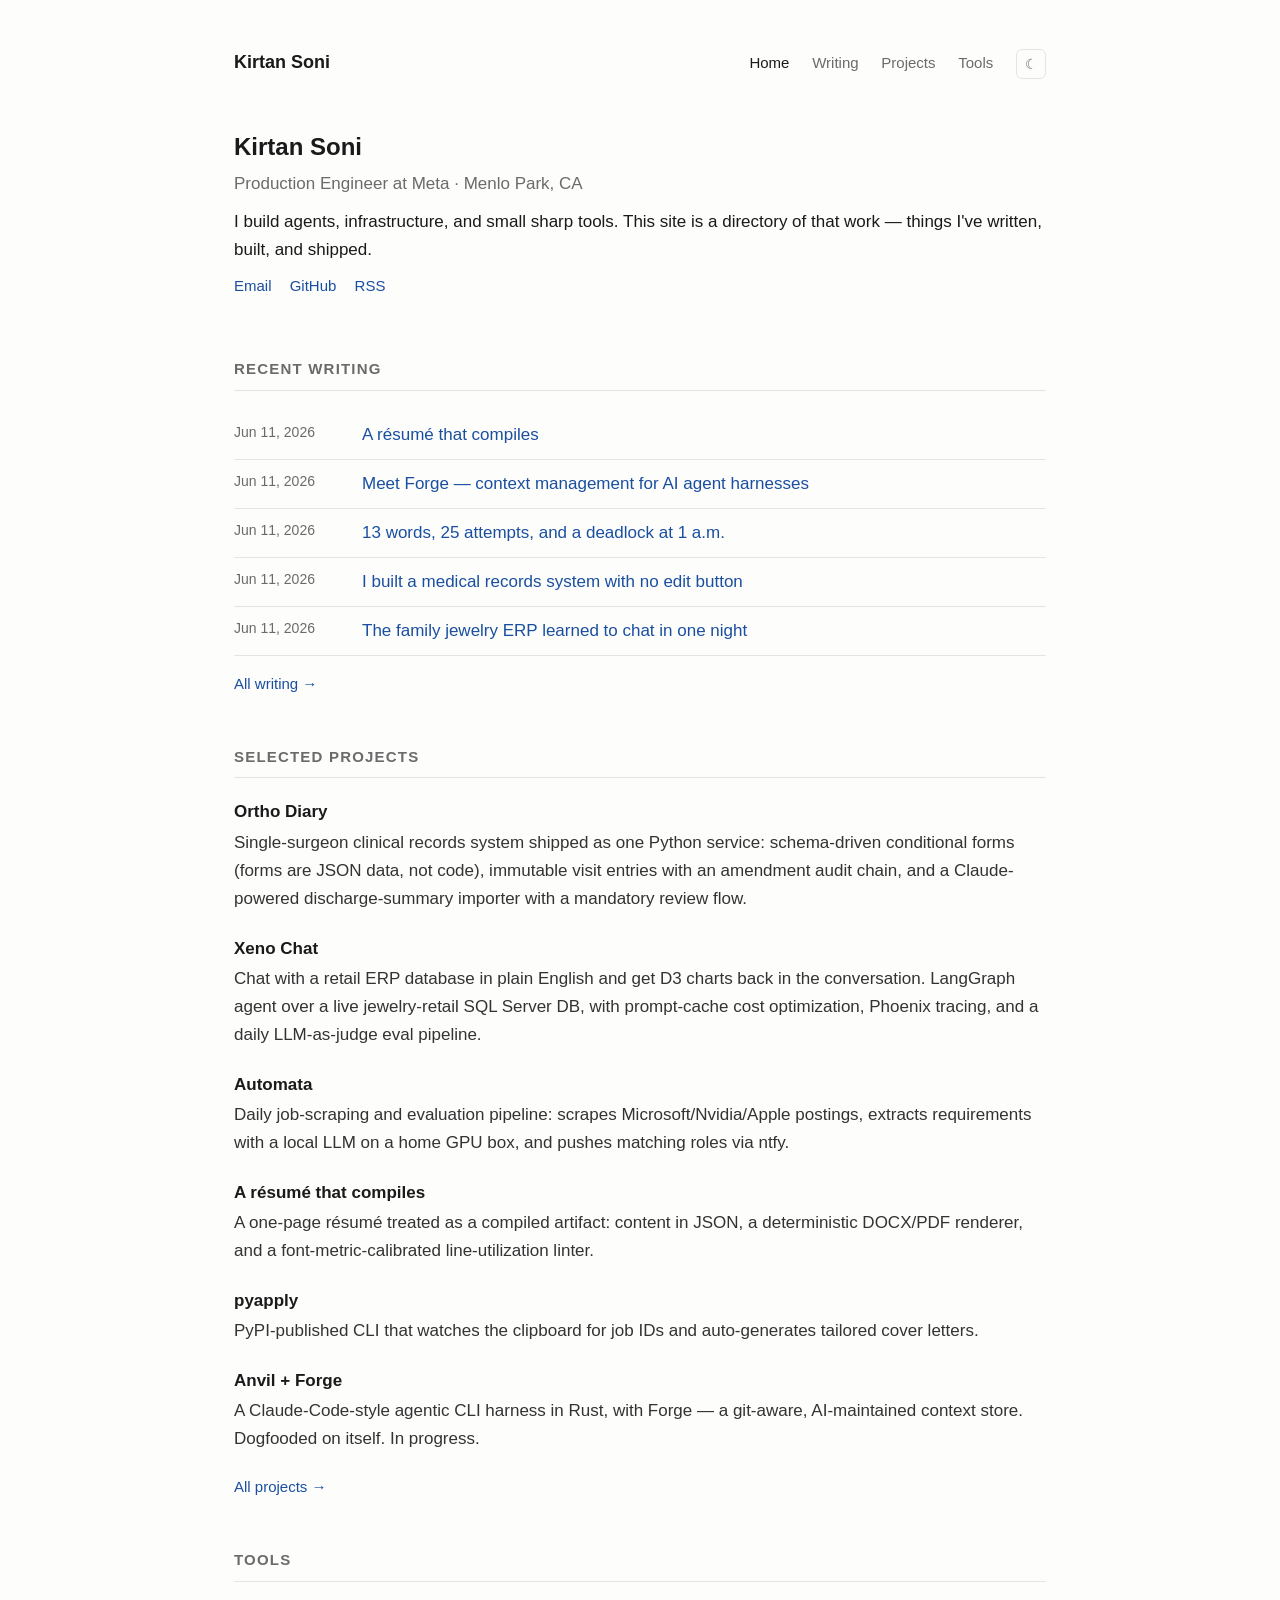
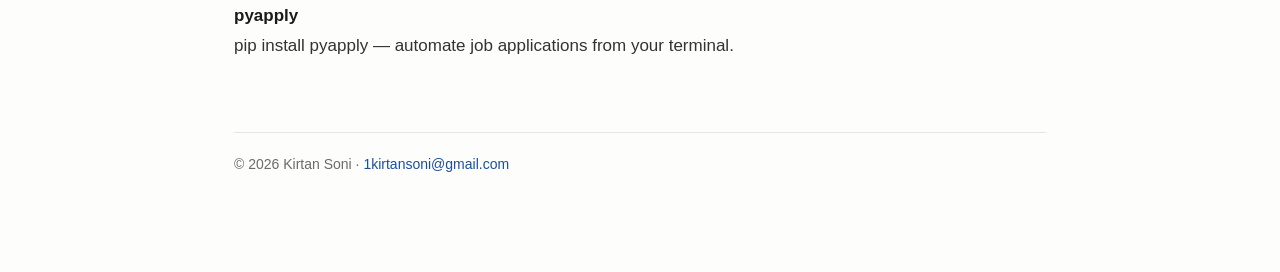
==== index.html @ b0632251 "Personal site: writing, projects, tools Static site generated by build.py from content/*.md + data/*" ====
<!DOCTYPE html>
<html lang="en">
<head>
  <meta charset="utf-8">
  <meta name="viewport" content="width=device-width, initial-scale=1">
  <title>Kirtan Soni</title>
  <meta name="description" content="Kirtan Soni — production engineer. A directory of things I've written, built, and shipped.">
  <link rel="stylesheet" href="style.css">
  <link rel="alternate" type="application/rss+xml" title="Kirtan Soni — Writing" href="feed.xml">
  <script>(function(){try{var t=localStorage.getItem('theme');if(t)document.documentElement.setAttribute('data-theme',t);}catch(e){}})();</script>
</head>
<body>
<div class="wrap">

  <header class="site">
    <a class="name" href="index.html">Kirtan Soni</a>
    <nav>
      <a href="index.html" class="active">Home</a>
      <a href="writing.html">Writing</a>
      <a href="projects.html">Projects</a>
      <a href="tools.html">Tools</a>
      <button class="theme-toggle" type="button" aria-label="Toggle theme">☾</button>
    </nav>
  </header>

  <section class="intro">
    <!-- Drop a square headshot at assets/me.jpg, or it stays hidden -->
    <img src="assets/me.jpg" alt="Kirtan Soni" onerror="this.style.display='none'">
    <div>
      <h1>Kirtan Soni</h1>
      <p class="role">Production Engineer at Meta · Menlo Park, CA</p>
      <p>
        I build agents, infrastructure, and small sharp tools.
        This site is a directory of that work — things I've written, built, and shipped.
      </p>
      <p class="contact">
        <a href="mailto:1kirtansoni@gmail.com">Email</a>
        <a href="https://github.com/KirtanSoni">GitHub</a>
        <a href="feed.xml">RSS</a>
      </p>
    </div>
  </section>

  <h2 class="section">Recent writing</h2>
  <ul class="entries">
    <!-- POSTS:START -->
    <li>
      <span class="date">Jun 11, 2026</span>
      <a class="title" href="posts/resume-that-compiles.html">A résumé that compiles</a>
    </li>
    <li>
      <span class="date">Jun 11, 2026</span>
      <a class="title" href="posts/forge-context-management.html">Meet Forge — context management for AI agent harnesses</a>
    </li>
    <li>
      <span class="date">Jun 11, 2026</span>
      <a class="title" href="posts/word-weave.html">13 words, 25 attempts, and a deadlock at 1 a.m.</a>
    </li>
    <li>
      <span class="date">Jun 11, 2026</span>
      <a class="title" href="posts/ortho-diary.html">I built a medical records system with no edit button</a>
    </li>
    <li>
      <span class="date">Jun 11, 2026</span>
      <a class="title" href="posts/xeno-chat.html">The family jewelry ERP learned to chat in one night</a>
    </li>
    <!-- POSTS:END -->
  </ul>
  <p class="more"><a href="writing.html">All writing →</a></p>

  <h2 class="section">Selected projects</h2>
  <ul class="list">
    <!-- PROJECTS:START -->
    <li>
      <a class="title" href="https://github.com/KirtanSoni/ortho-diary">Ortho Diary</a>
      <p class="desc">Single-surgeon clinical records system shipped as one Python service: schema-driven conditional forms (forms are JSON data, not code), immutable visit entries with an amendment audit chain, and a Claude-powered discharge-summary importer with a mandatory review flow.</p>
    </li>
    <li>
      <a class="title" href="https://github.com/KirtanSoni/xeno-chat">Xeno Chat</a>
      <p class="desc">Chat with a retail ERP database in plain English and get D3 charts back in the conversation. LangGraph agent over a live jewelry-retail SQL Server DB, with prompt-cache cost optimization, Phoenix tracing, and a daily LLM-as-judge eval pipeline.</p>
    </li>
    <li>
      <a class="title" href="https://github.com/KirtanSoni/automata">Automata</a>
      <p class="desc">Daily job-scraping and evaluation pipeline: scrapes Microsoft/Nvidia/Apple postings, extracts requirements with a local LLM on a home GPU box, and pushes matching roles via ntfy.</p>
    </li>
    <li>
      <a class="title" href="https://github.com/KirtanSoni/resume-docx">A résumé that compiles</a>
      <p class="desc">A one-page résumé treated as a compiled artifact: content in JSON, a deterministic DOCX/PDF renderer, and a font-metric-calibrated line-utilization linter.</p>
    </li>
    <li>
      <a class="title" href="https://github.com/KirtanSoni/pyapply">pyapply</a>
      <p class="desc">PyPI-published CLI that watches the clipboard for job IDs and auto-generates tailored cover letters.</p>
    </li>
    <li>
      <a class="title" href="https://github.com/KirtanSoni/anvil">Anvil + Forge</a>
      <p class="desc">A Claude-Code-style agentic CLI harness in Rust, with Forge — a git-aware, AI-maintained context store. Dogfooded on itself. In progress.</p>
    </li>
    <!-- PROJECTS:END -->
  </ul>
  <p class="more"><a href="projects.html">All projects →</a></p>

  <h2 class="section">Tools</h2>
  <ul class="list">
    <!-- TOOLS:START -->
    <li>
      <a class="title" href="https://pypi.org/project/pyapply/">pyapply</a>
      <p class="desc">pip install pyapply — automate job applications from your terminal.</p>
    </li>
    <!-- TOOLS:END -->
  </ul>

  <footer class="site">
    © 2026 Kirtan Soni · <a href="mailto:1kirtansoni@gmail.com">1kirtansoni@gmail.com</a>
  </footer>

</div>
<script src="site.js"></script>
</body>
</html>
---- style.css ----
/* ---- Base ---- */
:root {
  --ink: #1a1a1a;
  --muted: #6b6b6b;
  --rule: #e5e5e5;
  --link: #1a4fa0;
  --bg: #fdfdfc;
  --code-bg: #f0f0ee;
  --pre-bg: #f5f5f3;
  --maxw: 860px;
}

/* Dark theme: applied when <html data-theme="dark">, or by system
   preference when no explicit choice has been made. */
:root[data-theme="dark"] {
  --ink: #e8e8e6;
  --muted: #9a9a96;
  --rule: #2c2c2c;
  --link: #7fb0ff;
  --bg: #161615;
  --code-bg: #262624;
  --pre-bg: #1e1e1d;
}
@media (prefers-color-scheme: dark) {
  :root:not([data-theme="light"]) {
    --ink: #e8e8e6;
    --muted: #9a9a96;
    --rule: #2c2c2c;
    --link: #7fb0ff;
    --bg: #161615;
    --code-bg: #262624;
    --pre-bg: #1e1e1d;
  }
}

html { color-scheme: light dark; }

* { box-sizing: border-box; }

html { -webkit-text-size-adjust: 100%; }

body {
  margin: 0;
  background: var(--bg);
  color: var(--ink);
  font-family: -apple-system, BlinkMacSystemFont, "Segoe UI", Helvetica, Arial, sans-serif;
  font-size: 17px;
  line-height: 1.65;
  -webkit-font-smoothing: antialiased;
}

.wrap {
  max-width: var(--maxw);
  margin: 0 auto;
  padding: 48px 24px 96px;
}

/* ---- Links ---- */
a { color: var(--link); text-decoration: none; }
a:hover { text-decoration: underline; }

/* ---- Header / nav ---- */
header.site {
  display: flex;
  align-items: baseline;
  justify-content: space-between;
  flex-wrap: wrap;
  gap: 8px 20px;
  margin-bottom: 48px;
}
header.site .name {
  font-weight: 600;
  font-size: 18px;
  color: var(--ink);
}
header.site .name:hover { text-decoration: none; }
nav a {
  color: var(--muted);
  margin-left: 18px;
  font-size: 15px;
}
nav a:first-child { margin-left: 0; }
nav a.active { color: var(--ink); }

/* theme toggle button */
.theme-toggle {
  margin-left: 18px;
  background: none;
  border: 1px solid var(--rule);
  color: var(--muted);
  border-radius: 6px;
  width: 30px;
  height: 30px;
  font-size: 14px;
  line-height: 1;
  cursor: pointer;
  padding: 0;
  vertical-align: middle;
}
.theme-toggle:hover { color: var(--ink); border-color: var(--muted); }
body { transition: background 0.15s ease, color 0.15s ease; }

/* ---- Intro block (home) ---- */
.intro {
  display: flex;
  gap: 28px;
  align-items: flex-start;
  margin-bottom: 40px;
}
.intro img {
  width: 110px;
  height: 110px;
  border-radius: 6px;
  object-fit: cover;
  flex-shrink: 0;
  background: #eee;
}
.intro h1 { margin: 0 0 4px; font-size: 24px; }
.intro .role { color: var(--muted); margin: 0 0 10px; }
.intro p { margin: 0 0 10px; }

.contact { font-size: 15px; }
.contact a { margin-right: 14px; }

/* ---- Section headings ---- */
h2.section {
  font-size: 15px;
  text-transform: uppercase;
  letter-spacing: 0.08em;
  color: var(--muted);
  font-weight: 600;
  border-bottom: 1px solid var(--rule);
  padding-bottom: 8px;
  margin: 48px 0 20px;
}

/* ---- Post / project list ---- */
.list { list-style: none; padding: 0; margin: 0; }
.list li { margin-bottom: 22px; }
.list .title { font-weight: 600; color: var(--ink); }
.list .title:hover { color: var(--link); }
.list .meta { color: var(--muted); font-size: 14px; }
.list .desc { margin: 2px 0 0; color: #333; }

/* compact dated list (writing index) */
.entries { list-style: none; padding: 0; margin: 0; }
.entries li {
  display: flex;
  gap: 18px;
  padding: 10px 0;
  border-bottom: 1px solid var(--rule);
}
.entries .date {
  color: var(--muted);
  font-size: 14px;
  font-variant-numeric: tabular-nums;
  white-space: nowrap;
  min-width: 110px;
}

/* ---- Article (single post) ---- */
article h1 { font-size: 28px; margin: 0 0 6px; line-height: 1.25; }
article .post-meta { color: var(--muted); font-size: 15px; margin-bottom: 32px; }
article h2 { font-size: 21px; margin: 36px 0 12px; }
article h3 { font-size: 18px; margin: 28px 0 10px; }
article p, article li { line-height: 1.7; }
article img { max-width: 100%; border-radius: 6px; }
.video {
  position: relative;
  padding-bottom: 56.25%; /* 16:9 */
  height: 0;
  margin: 28px 0;
  border-radius: 6px;
  overflow: hidden;
}
.video iframe { position: absolute; top: 0; left: 0; width: 100%; height: 100%; border: 0; }
img.logo { width: 120px; }

/* wide / banner image: break out beyond the text column, centered on viewport */
article img.banner {
  display: block;
  width: min(1100px, 94vw);
  margin-left: 50%;
  transform: translateX(-50%);
  margin-top: 28px;
  margin-bottom: 28px;
}
article blockquote {
  border-left: 3px solid var(--rule);
  margin: 20px 0;
  padding: 4px 18px;
  color: #444;
}
article pre {
  background: var(--pre-bg);
  border: 1px solid var(--rule);
  border-radius: 6px;
  padding: 14px 16px;
  overflow-x: auto;
  font-size: 14px;
}
article code {
  font-family: ui-monospace, SFMono-Regular, Menlo, monospace;
  font-size: 0.88em;
  background: var(--code-bg);
  padding: 1px 5px;
  border-radius: 4px;
}
article pre code { background: none; padding: 0; }

.back { display: inline-block; margin-bottom: 32px; color: var(--muted); font-size: 15px; }
.more { margin-top: 16px; font-size: 15px; }
.page-intro { color: var(--muted); margin: -8px 0 24px; }
article .caption { color: var(--muted); font-size: 14px; margin-top: -8px; }
article .tags { color: var(--muted); font-size: 14px; margin-top: 32px; }

/* ---- Article extras (rich post: résumé-that-compiles & friends) ---- */
article .lede {
  font-size: 18px;
  line-height: 1.6;
  color: var(--muted);
  margin: 0 0 8px;
}
article figure { margin: 28px 0; text-align: center; }
article figure img {
  border: 1px solid var(--rule);
  box-shadow: 0 4px 20px rgba(0, 0, 0, 0.07);
}
article figcaption { color: var(--muted); font-size: 14px; margin-top: 10px; }

/* call-out box for design decisions */
article .decision {
  border-left: 3px solid var(--link);
  background: var(--pre-bg);
  border-radius: 0 6px 6px 0;
  padding: 10px 18px;
  margin: 22px 0;
}
article .decision b { color: var(--link); }

/* horizontal pipeline diagram */
article .pipe {
  display: flex; flex-wrap: wrap; align-items: center;
  gap: 8px; justify-content: center;
  font-size: 13px; margin: 26px 0;
}
article .pipe .box {
  background: var(--bg); border: 1px solid var(--rule);
  border-radius: 6px; padding: 8px 12px;
  font-family: ui-monospace, SFMono-Regular, Menlo, monospace;
}
article .pipe .arr { color: var(--muted); }

/* tables */
article table { border-collapse: collapse; width: 100%; margin: 20px 0; font-size: 15px; }
article th, article td { border: 1px solid var(--rule); padding: 7px 10px; text-align: left; }
article th { background: var(--pre-bg); }

/* terminal / log block (dark in both themes) */
article .term {
  background: #1e2128; color: #d7dae0;
  border-radius: 6px; padding: 16px 18px;
  overflow-x: auto; font-size: 13px; line-height: 1.55;
  font-family: ui-monospace, SFMono-Regular, Menlo, monospace;
  margin: 22px 0;
}
article .term .g { color: #7ee787; }
article .term .y { color: #e3b341; }
article .term .m { color: #8b8b8b; }

/* flow pill */
article .pill {
  display: inline-block; font-size: 12px; font-weight: 600;
  padding: 1px 9px; border-radius: 999px;
  background: var(--code-bg); color: var(--link);
}

/* extra terminal colors */
article .term .r { color: #f87171; }
article .term .b { color: #79c0ff; }
article .term .a { color: #ffa657; }

/* terminal with a macOS-style title bar */
article .term-window { margin: 22px 0; border: 1px solid var(--rule); border-radius: 8px; overflow: hidden; }
article .term-window .term { margin: 0; border-radius: 0; }
article .term-bar {
  display: flex; align-items: center; gap: 8px;
  padding: 9px 14px; background: #2a2d34;
}
article .term-bar .dot { width: 11px; height: 11px; border-radius: 50%; }
article .term-bar .dot-r { background: #ff5f57; }
article .term-bar .dot-y { background: #febc2e; }
article .term-bar .dot-g { background: #28c840; }
article .term-title { flex: 1; text-align: center; font: 12px ui-monospace, Menlo, monospace; color: #8b8b8b; }

/* card grid (comparisons, design principles) */
article .cardgrid { display: grid; grid-template-columns: 1fr 1fr; gap: 16px; margin: 22px 0; }
article .card { background: var(--pre-bg); border: 1px solid var(--rule); border-radius: 8px; padding: 16px 18px; }
article .card p { font-size: 14px; color: var(--muted); margin: 0 0 8px; }
article .card p:last-child { margin-bottom: 0; }
article .card-label {
  font: 600 11px ui-monospace, Menlo, monospace;
  text-transform: uppercase; letter-spacing: .12em; margin-bottom: 8px;
}
article .card-label.bad { color: #e5534b; }
article .card-label.good { color: #3fb950; }

/* numbered workflow steps */
article .steps { margin: 28px 0; }
article .step { display: flex; gap: 16px; padding: 14px 0; }
article .step-num {
  flex-shrink: 0; width: 40px; height: 40px; border-radius: 10px;
  background: var(--pre-bg); border: 1px solid var(--rule);
  display: flex; align-items: center; justify-content: center;
  font: 600 13px ui-monospace, Menlo, monospace; color: var(--link);
}
article .step-body { flex: 1; }
article .step-title { font-weight: 600; margin-bottom: 4px; }
article .step-desc { font-size: 14px; color: var(--muted); margin: 0; line-height: 1.6; }
article .step-cmd {
  display: inline-block; margin-top: 8px; padding: 2px 10px;
  font: 12px ui-monospace, Menlo, monospace; color: var(--link);
  background: var(--code-bg); border: 1px solid var(--rule); border-radius: 6px;
}

/* labeled left-to-right flow rows */
article .flow { background: var(--pre-bg); border: 1px solid var(--rule); border-radius: 8px; padding: 18px 20px; margin: 22px 0; }
article .flow-row { display: flex; align-items: center; gap: 10px; margin-bottom: 12px; flex-wrap: wrap; }
article .flow-row:last-child { margin-bottom: 0; }
article .flow-label { font: 11px ui-monospace, Menlo, monospace; color: var(--muted); width: 80px; flex-shrink: 0; }
article .flow .box {
  flex: 1; min-width: 90px; text-align: center; padding: 6px 10px;
  font: 12px ui-monospace, Menlo, monospace;
  background: var(--bg); border: 1px solid var(--rule); border-radius: 6px;
}
article .flow .arr { color: var(--muted); flex-shrink: 0; }

/* two-pane file anatomy */
article .anatomy { border: 1px solid var(--rule); border-radius: 8px; overflow: hidden; margin: 22px 0; background: var(--pre-bg); }
article .anatomy-header { padding: 10px 16px; background: var(--code-bg); border-bottom: 1px solid var(--rule); font: 13px ui-monospace, Menlo, monospace; }
article .anatomy-body { display: flex; }
article .anatomy-sections { width: 170px; flex-shrink: 0; border-right: 1px solid var(--rule); font: 12px/1 ui-monospace, Menlo, monospace; }
article .anatomy-section { padding: 10px 14px; border-bottom: 1px solid var(--rule); color: var(--muted); }
article .anatomy-section:last-child { border-bottom: none; }
article .anatomy-section.active { color: var(--link); background: var(--code-bg); }
article .anatomy-content { flex: 1; padding: 14px 18px; font-size: 13px; color: var(--muted); line-height: 1.7; }
article .anatomy-content .sec-title {
  font: 600 12px ui-monospace, Menlo, monospace; color: var(--link);
  text-transform: uppercase; letter-spacing: .08em; margin-bottom: 8px;
}

/* stat cards */
article .stats { display: grid; grid-template-columns: repeat(3, 1fr); gap: 16px; margin: 22px 0; }
article .stat { background: var(--pre-bg); border: 1px solid var(--rule); border-radius: 8px; padding: 18px; text-align: center; }
article .stat-num { font: 800 34px ui-monospace, Menlo, monospace; color: var(--link); line-height: 1.1; margin-bottom: 6px; }
article .stat-label { font-size: 13px; color: var(--muted); }

@media (max-width: 600px) {
  article .cardgrid, article .stats { grid-template-columns: 1fr; }
  article .anatomy-body { flex-direction: column; }
  article .anatomy-sections { width: 100%; display: flex; flex-wrap: wrap; border-right: none; border-bottom: 1px solid var(--rule); }
  article .anatomy-section { border-bottom: none; }
}

/* ---- Sidenotes (margin annotations, eieio/Tufte style) ----
   Authoring (inline, inside a raw-HTML <p>):
   <span class="sn"><label class="sn-pill" for="sn-UNIQUE"></label><input
     class="sn-toggle" type="checkbox" id="sn-UNIQUE"><span class="sn-note">
     The aside.</span></span>
   Numbering is automatic (CSS counters). Wide screens: note floats in the
   right margin beside its anchor. Narrow: tap the numbered pill to expand
   the note inline. No JS. */
article { counter-reset: sidenote; }
article .sn-toggle { display: none; }
article .sn-pill { counter-increment: sidenote; cursor: pointer; }
article .sn-pill::after {
  content: counter(sidenote);
  display: inline-block;
  font: 600 10px/1.5 ui-monospace, Menlo, monospace;
  color: var(--link);
  background: var(--code-bg);
  border: 1px solid var(--rule);
  border-radius: 999px;
  padding: 0 5px;
  margin-left: 2px;
  vertical-align: super;
}
article .sn-note { display: none; }
article .sn-note::before {
  content: counter(sidenote);
  font: 600 10px/1.6 ui-monospace, Menlo, monospace;
  color: var(--link);
  margin-right: 6px;
}
/* narrow: pill toggles the note open inline */
article .sn-toggle:checked ~ .sn-note {
  display: block;
  font-size: 13.5px;
  line-height: 1.6;
  color: var(--muted);
  background: var(--pre-bg);
  border-left: 2px solid var(--link);
  border-radius: 0 6px 6px 0;
  padding: 8px 12px;
  margin: 10px 0;
}
/* wide: notes hang in the right margin, aligned to their anchor line */
@media (min-width: 1440px) {
  article .sn-note,
  article .sn-toggle:checked ~ .sn-note {
    display: block;
    float: right;
    clear: right;
    width: 280px;
    margin-right: -310px;
    margin-top: 0;
    margin-bottom: 12px;
    font-size: 13px;
    line-height: 1.55;
    color: var(--muted);
    background: none;
    border-left: 2px solid var(--rule);
    border-radius: 0;
    padding: 0 0 0 10px;
  }
  article .sn-pill { cursor: default; pointer-events: none; }
}

/* colophon (post sign-off) */
article .colophon {
  margin-top: 40px;
  border-top: 1px solid var(--rule);
  padding-top: 16px;
  color: var(--muted);
  font-size: 14px;
  line-height: 1.7;
}

/* ---- Footer ---- */
footer.site {
  margin-top: 72px;
  padding-top: 20px;
  border-top: 1px solid var(--rule);
  color: var(--muted);
  font-size: 14px;
}

/* ---- Layout debug guides (toggle: press "g", or add #debug to the URL) ---- */
html.debug body::before {
  content: "";
  position: fixed;
  top: 0;
  bottom: 0;
  left: 50%;
  transform: translateX(-50%);
  width: var(--maxw);
  max-width: 100%;
  /* outer line = content column edge; inset line = text edge (24px padding) */
  border-left: 1px solid rgba(255, 64, 64, 0.55);
  border-right: 1px solid rgba(255, 64, 64, 0.55);
  box-shadow: inset 24px 0 0 -23px rgba(64, 128, 255, 0.55),
              inset -24px 0 0 -23px rgba(64, 128, 255, 0.55);
  pointer-events: none;
  z-index: 9998;
}
html.debug body::after {
  content: "debug guides — press g to hide";
  position: fixed;
  top: 8px;
  left: 8px;
  font: 12px/1 ui-monospace, monospace;
  color: #fff;
  background: rgba(255, 64, 64, 0.9);
  padding: 4px 7px;
  border-radius: 4px;
  pointer-events: none;
  z-index: 9999;
}
html.debug .wrap * { outline: 1px solid rgba(64, 128, 255, 0.18); }

/* ---- Mobile ---- */
@media (max-width: 540px) {
  .intro { flex-direction: column; gap: 16px; }
  .intro img { width: 90px; height: 90px; }
  .entries li { flex-direction: column; gap: 2px; }
  .entries .date { min-width: 0; }
}
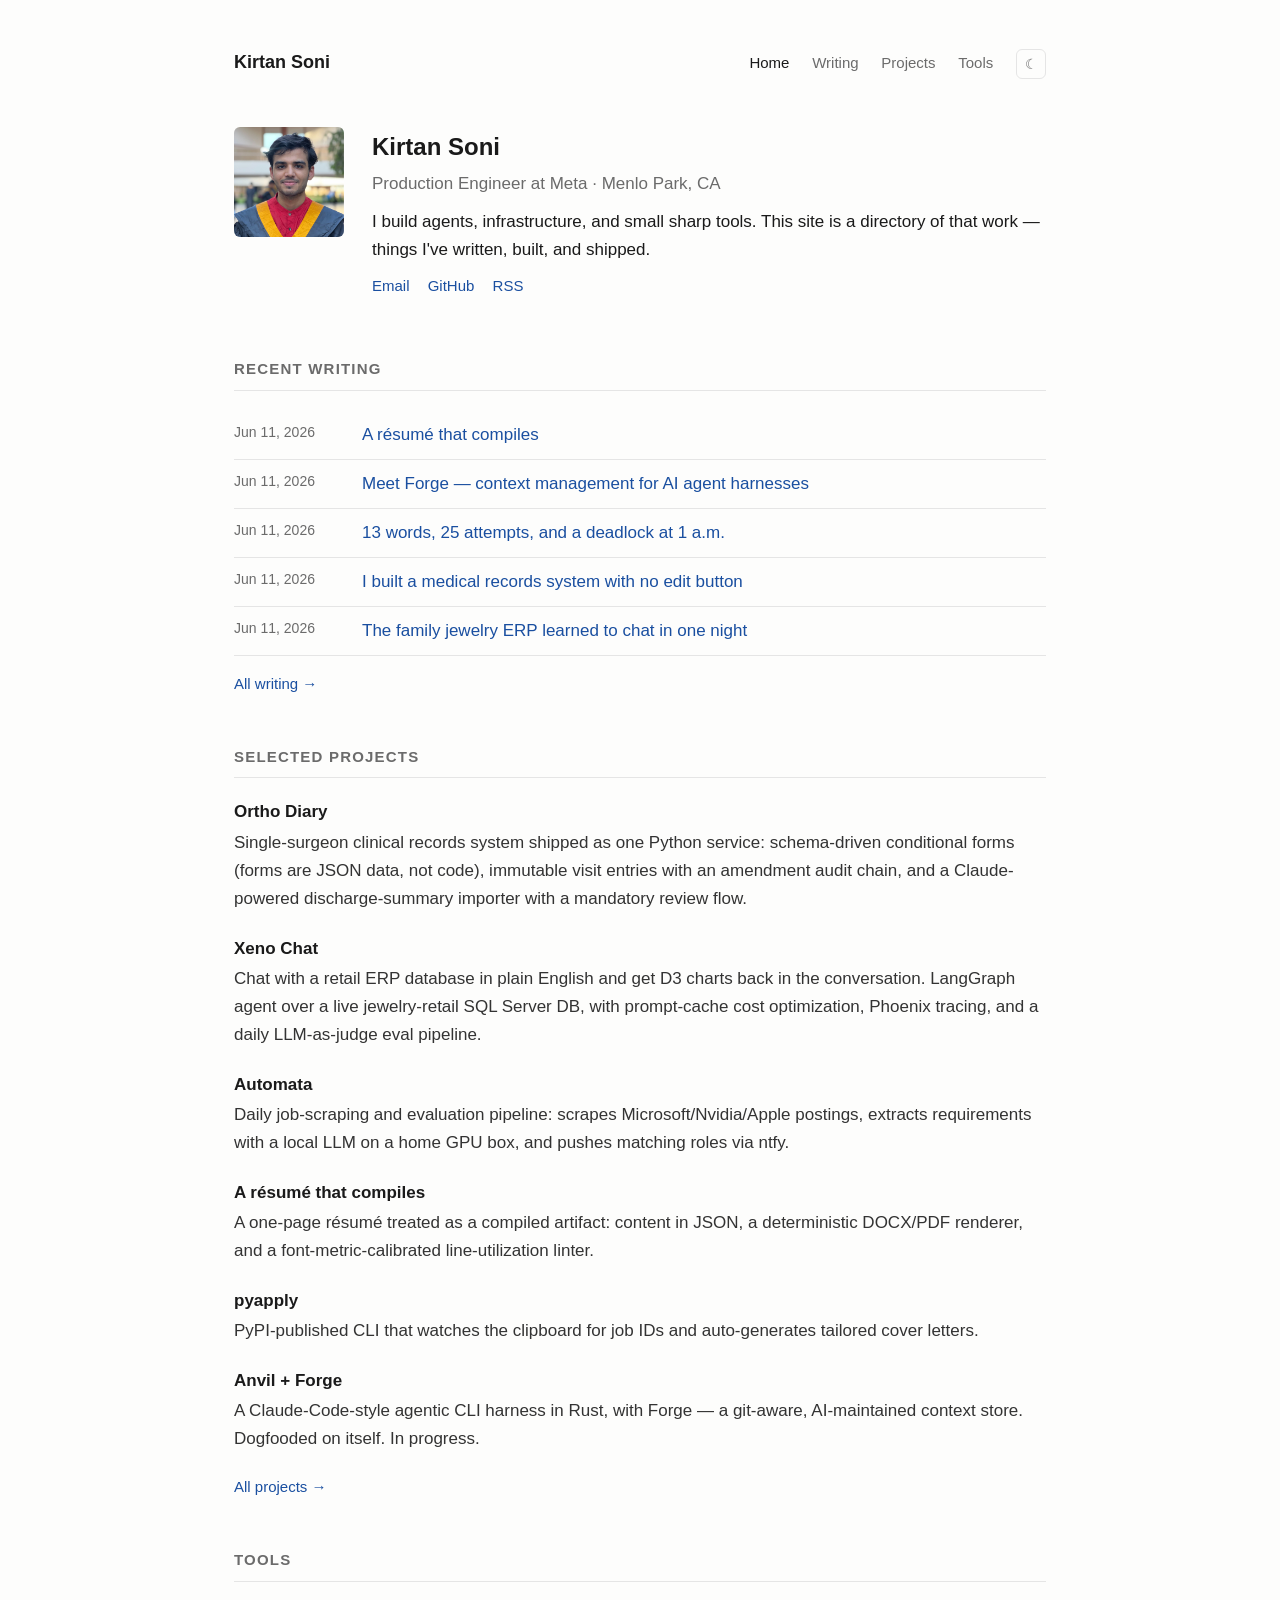
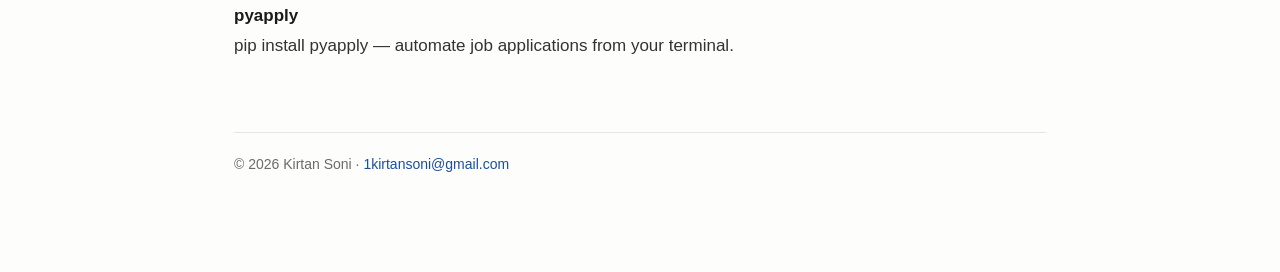
==== commit e68475b5: "Add headshot (assets/me.jpg) as intro photo, og:image, favicon + apple-touch-icon Co-Authored-By: Cl" ====
--- a/index.html
+++ b/index.html
@@ -7,6 +7,22 @@
   <meta name="description" content="Kirtan Soni — production engineer. A directory of things I've written, built, and shipped.">
   <link rel="stylesheet" href="style.css">
   <link rel="alternate" type="application/rss+xml" title="Kirtan Soni — Writing" href="feed.xml">
+  <link rel="canonical" href="https://kirtansoni.com/">
+  <meta property="og:site_name" content="Kirtan Soni">
+  <meta property="og:title" content="Kirtan Soni">
+  <meta property="og:description" content="Kirtan Soni — production engineer. A directory of things I've written, built, and shipped.">
+  <meta property="og:url" content="https://kirtansoni.com/">
+  <meta property="og:type" content="website">
+  <meta property="og:image" content="https://kirtansoni.com/assets/me.jpg">
+  <meta name="twitter:card" content="summary">
+  <meta name="twitter:image" content="https://kirtansoni.com/assets/me.jpg">
+  <meta name="author" content="Kirtan Soni">
+  <link rel="icon" type="image/png" href="/assets/favicon.png">
+  <link rel="apple-touch-icon" href="/assets/apple-touch-icon.png">
+  <script type="application/ld+json">{"@context":"https://schema.org","@type":"Person","name":"Kirtan Soni","url":"https://kirtansoni.com","jobTitle":"Production Engineer","worksFor":{"@type":"Organization","name":"Meta"},"sameAs":["https://github.com/KirtanSoni"]}</script>
+  <!-- ANALYTICS:START -->
+
+    <!-- ANALYTICS:END -->
   <script>(function(){try{var t=localStorage.getItem('theme');if(t)document.documentElement.setAttribute('data-theme',t);}catch(e){}})();</script>
 </head>
 <body>
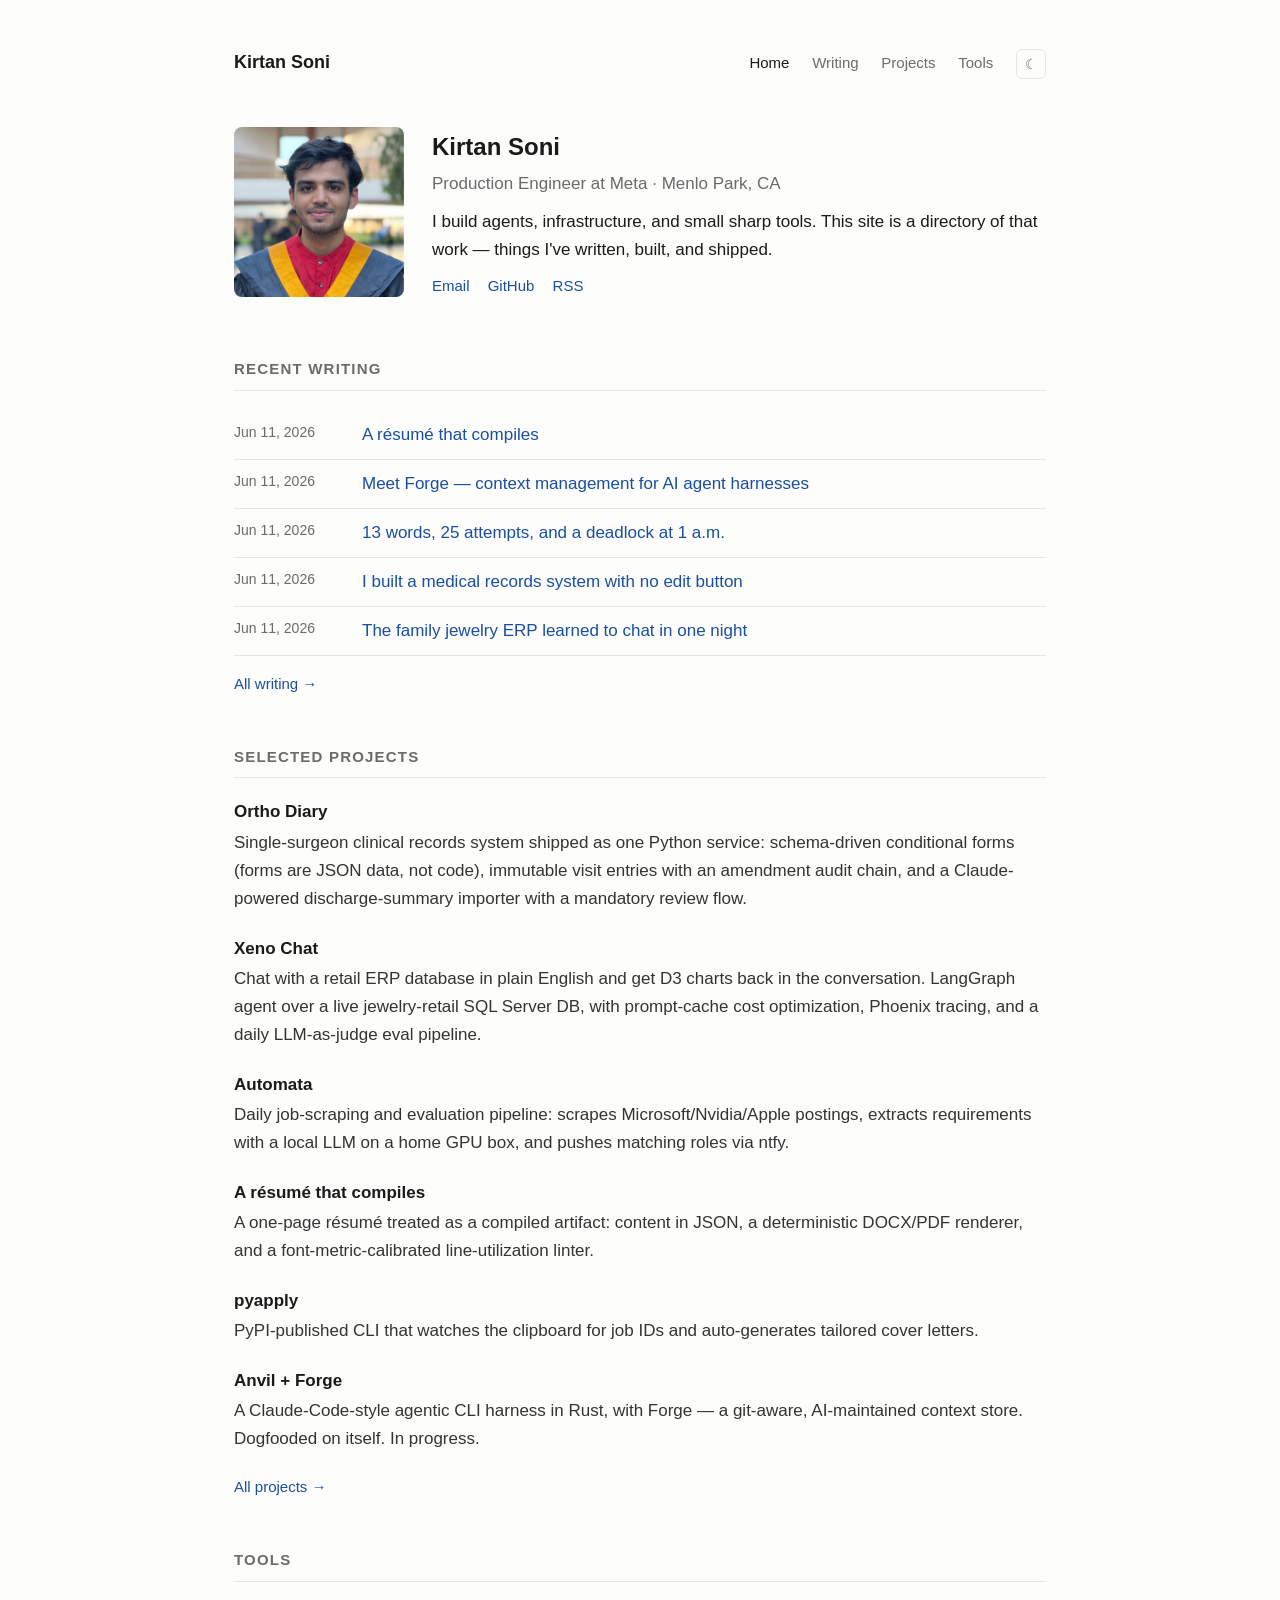
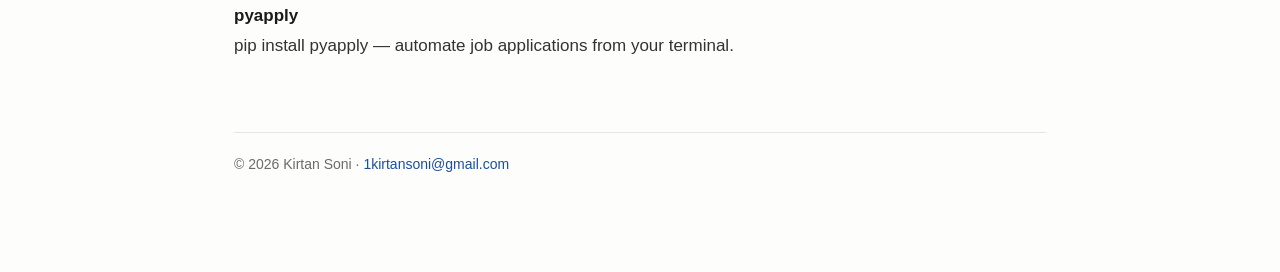
==== commit 01f3083b: "KS lettermark favicon (SVG + PNG fallback); headshot 170px Co-Authored-By: Claude Opus 4.8 <noreply@" ====
--- a/index.html
+++ b/index.html
@@ -17,6 +17,7 @@
   <meta name="twitter:card" content="summary">
   <meta name="twitter:image" content="https://kirtansoni.com/assets/me.jpg">
   <meta name="author" content="Kirtan Soni">
+  <link rel="icon" type="image/svg+xml" href="/assets/favicon.svg">
   <link rel="icon" type="image/png" href="/assets/favicon.png">
   <link rel="apple-touch-icon" href="/assets/apple-touch-icon.png">
   <script type="application/ld+json">{"@context":"https://schema.org","@type":"Person","name":"Kirtan Soni","url":"https://kirtansoni.com","jobTitle":"Production Engineer","worksFor":{"@type":"Organization","name":"Meta"},"sameAs":["https://github.com/KirtanSoni"]}</script>
--- a/style.css
+++ b/style.css
@@ -108,9 +108,9 @@
   margin-bottom: 40px;
 }
 .intro img {
-  width: 110px;
-  height: 110px;
-  border-radius: 6px;
+  width: 170px;
+  height: 170px;
+  border-radius: 8px;
   object-fit: cover;
   flex-shrink: 0;
   background: #eee;
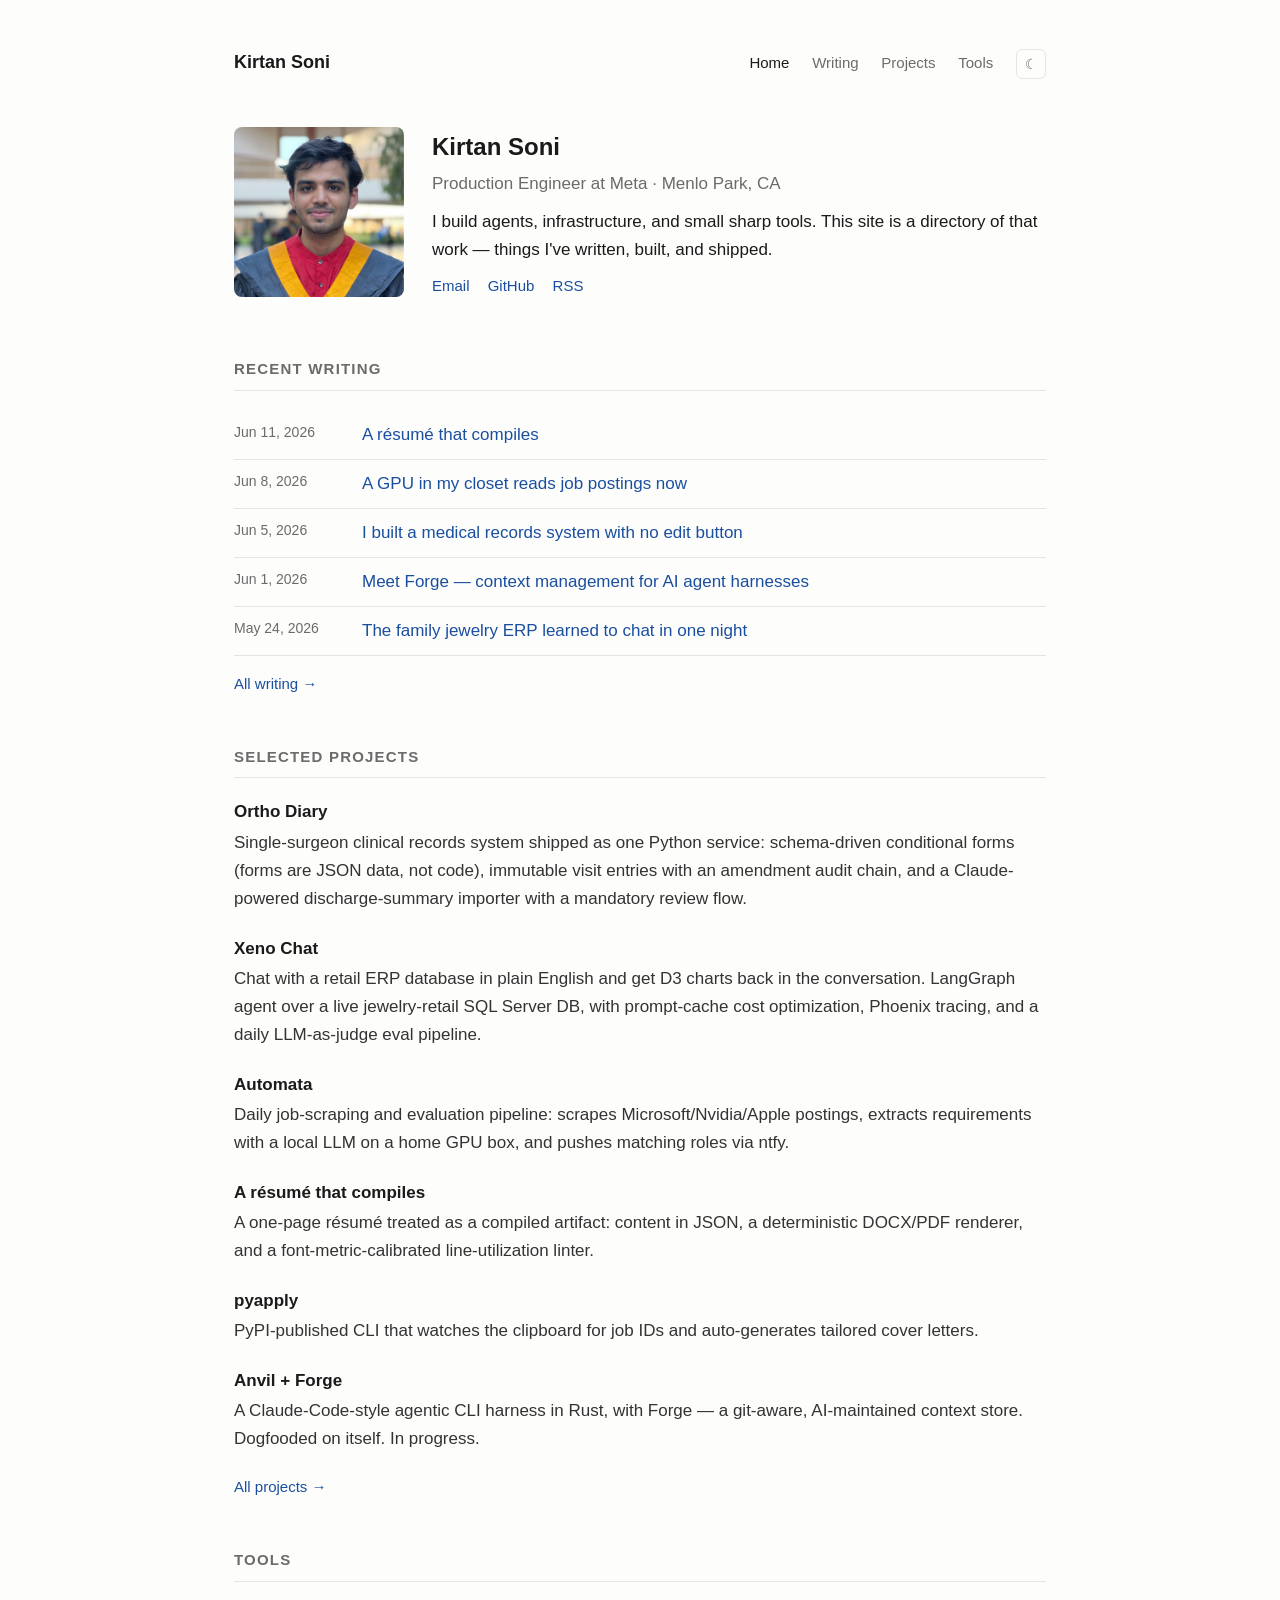
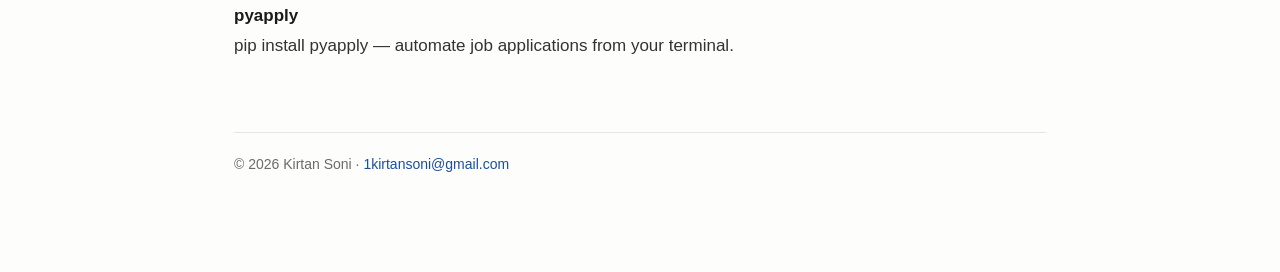
==== commit 4412a7b1: "Mobile pass (single 640px media query: nav, tables, terminals, grids); stagger post dates Jan-Jun 20" ====
--- a/index.html
+++ b/index.html
@@ -66,19 +66,19 @@
       <a class="title" href="posts/resume-that-compiles.html">A résumé that compiles</a>
     </li>
     <li>
-      <span class="date">Jun 11, 2026</span>
+      <span class="date">Jun 8, 2026</span>
+      <a class="title" href="posts/automata-job-pipeline.html">A GPU in my closet reads job postings now</a>
+    </li>
+    <li>
+      <span class="date">Jun 5, 2026</span>
+      <a class="title" href="posts/ortho-diary.html">I built a medical records system with no edit button</a>
+    </li>
+    <li>
+      <span class="date">Jun 1, 2026</span>
       <a class="title" href="posts/forge-context-management.html">Meet Forge — context management for AI agent harnesses</a>
     </li>
     <li>
-      <span class="date">Jun 11, 2026</span>
-      <a class="title" href="posts/word-weave.html">13 words, 25 attempts, and a deadlock at 1 a.m.</a>
-    </li>
-    <li>
-      <span class="date">Jun 11, 2026</span>
-      <a class="title" href="posts/ortho-diary.html">I built a medical records system with no edit button</a>
-    </li>
-    <li>
-      <span class="date">Jun 11, 2026</span>
+      <span class="date">May 24, 2026</span>
       <a class="title" href="posts/xeno-chat.html">The family jewelry ERP learned to chat in one night</a>
     </li>
     <!-- POSTS:END -->
--- a/style.css
+++ b/style.css
@@ -354,13 +354,6 @@
 article .stat { background: var(--pre-bg); border: 1px solid var(--rule); border-radius: 8px; padding: 18px; text-align: center; }
 article .stat-num { font: 800 34px ui-monospace, Menlo, monospace; color: var(--link); line-height: 1.1; margin-bottom: 6px; }
 article .stat-label { font-size: 13px; color: var(--muted); }
-
-@media (max-width: 600px) {
-  article .cardgrid, article .stats { grid-template-columns: 1fr; }
-  article .anatomy-body { flex-direction: column; }
-  article .anatomy-sections { width: 100%; display: flex; flex-wrap: wrap; border-right: none; border-bottom: 1px solid var(--rule); }
-  article .anatomy-section { border-bottom: none; }
-}
 
 /* ---- Sidenotes (margin annotations, eieio/Tufte style) ----
    Authoring (inline, inside a raw-HTML <p>):
@@ -479,9 +472,56 @@
 html.debug .wrap * { outline: 1px solid rgba(64, 128, 255, 0.18); }
 
 /* ---- Mobile ---- */
-@media (max-width: 540px) {
+@media (max-width: 640px) {
+  body { font-size: 16px; }
+  .wrap { padding: 28px 18px 64px; }
+
+  /* header: tighter, room for all four links + toggle on one or two lines */
+  header.site { margin-bottom: 32px; gap: 6px 14px; }
+  nav a { margin-left: 13px; font-size: 14px; }
+  .theme-toggle { margin-left: 13px; width: 28px; height: 28px; }
+
+  /* intro: stacked, photo still prominent */
   .intro { flex-direction: column; gap: 16px; }
-  .intro img { width: 90px; height: 90px; }
+  .intro img { width: 120px; height: 120px; }
+  .intro h1 { font-size: 22px; }
+
+  /* lists */
   .entries li { flex-direction: column; gap: 2px; }
   .entries .date { min-width: 0; }
-}
+
+  /* article typography */
+  article h1 { font-size: 23px; }
+  article h2 { font-size: 19px; margin-top: 30px; }
+  article .lede { font-size: 16.5px; }
+  article pre { font-size: 13px; padding: 12px 14px; }
+
+  /* tables scroll instead of blowing out the viewport */
+  article table { display: block; overflow-x: auto; font-size: 14px; }
+
+  /* terminal + diagram blocks: tighter */
+  article .term { font-size: 12px; padding: 12px 14px; }
+  article .pipe { font-size: 12px; gap: 6px; }
+  article .flow { padding: 14px; }
+  article .flow-label { width: 100%; }
+  article .flow .box { min-width: 0; padding: 5px 8px; font-size: 11px; }
+
+  /* grids collapse to a single column */
+  article .cardgrid, article .stats { grid-template-columns: 1fr; }
+  article .stat { padding: 14px; }
+  article .stat-num { font-size: 28px; }
+
+  /* anatomy widget stacks */
+  article .anatomy-body { flex-direction: column; }
+  article .anatomy-sections { width: 100%; display: flex; flex-wrap: wrap; border-right: none; border-bottom: 1px solid var(--rule); }
+  article .anatomy-section { border-bottom: none; padding: 8px 10px; }
+
+  /* steps + callouts */
+  article .step { gap: 12px; padding: 10px 0; }
+  article .step-num { width: 34px; height: 34px; font-size: 12px; }
+  article .decision { padding: 8px 14px; }
+  article .colophon { font-size: 13px; }
+
+  /* banner images shouldn't overhang on small screens */
+  article img.banner { width: 100%; margin-left: 0; transform: none; }
+}
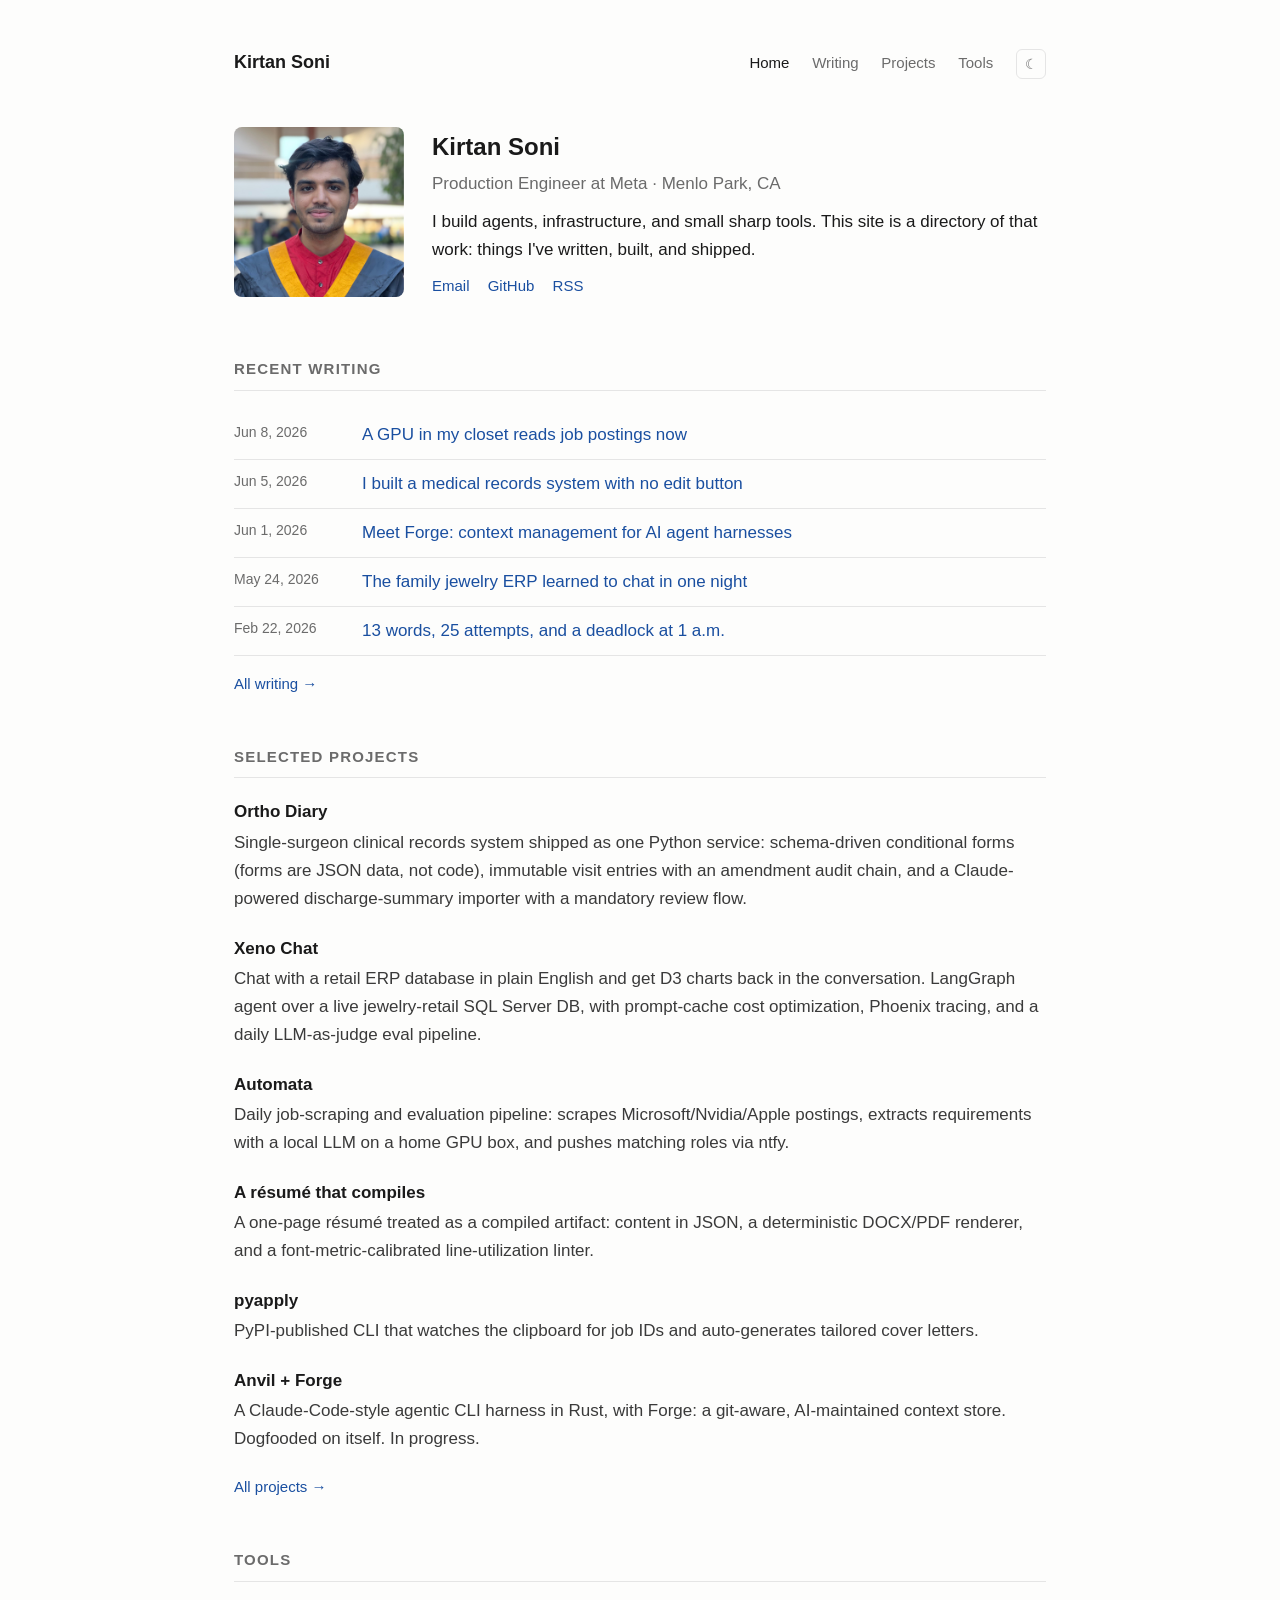
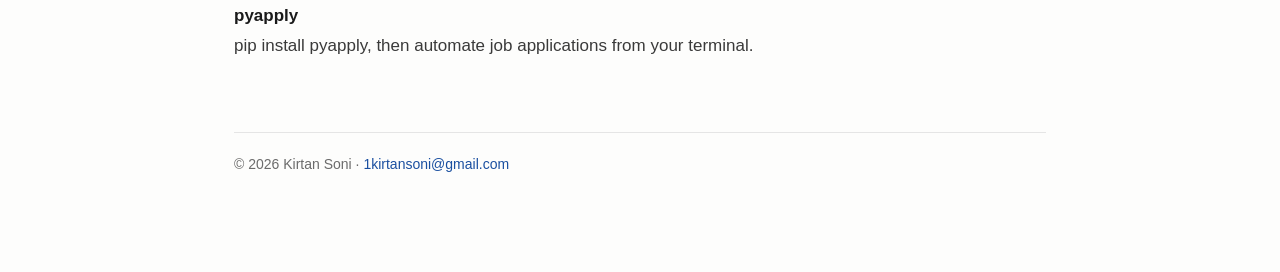
==== commit 3f8b745c: "Remove em dashes from all writeups Rewrites every em/en dash out of the prose in the eight posts tha" ====
--- a/index.html
+++ b/index.html
@@ -4,13 +4,13 @@
   <meta charset="utf-8">
   <meta name="viewport" content="width=device-width, initial-scale=1">
   <title>Kirtan Soni</title>
-  <meta name="description" content="Kirtan Soni — production engineer. A directory of things I've written, built, and shipped.">
+  <meta name="description" content="Kirtan Soni, production engineer. A directory of things I've written, built, and shipped.">
   <link rel="stylesheet" href="style.css">
   <link rel="alternate" type="application/rss+xml" title="Kirtan Soni — Writing" href="feed.xml">
   <link rel="canonical" href="https://kirtansoni.com/">
   <meta property="og:site_name" content="Kirtan Soni">
   <meta property="og:title" content="Kirtan Soni">
-  <meta property="og:description" content="Kirtan Soni — production engineer. A directory of things I've written, built, and shipped.">
+  <meta property="og:description" content="Kirtan Soni, production engineer. A directory of things I've written, built, and shipped.">
   <meta property="og:url" content="https://kirtansoni.com/">
   <meta property="og:type" content="website">
   <meta property="og:image" content="https://kirtansoni.com/assets/me.jpg">
@@ -22,7 +22,7 @@
   <link rel="apple-touch-icon" href="/assets/apple-touch-icon.png">
   <script type="application/ld+json">{"@context":"https://schema.org","@type":"Person","name":"Kirtan Soni","url":"https://kirtansoni.com","jobTitle":"Production Engineer","worksFor":{"@type":"Organization","name":"Meta"},"sameAs":["https://github.com/KirtanSoni"]}</script>
   <!-- ANALYTICS:START -->
-
+<script data-goatcounter="https://kirtansoni.goatcounter.com/count" async src="//gc.zgo.at/count.js"></script>
     <!-- ANALYTICS:END -->
   <script>(function(){try{var t=localStorage.getItem('theme');if(t)document.documentElement.setAttribute('data-theme',t);}catch(e){}})();</script>
 </head>
@@ -48,7 +48,7 @@
       <p class="role">Production Engineer at Meta · Menlo Park, CA</p>
       <p>
         I build agents, infrastructure, and small sharp tools.
-        This site is a directory of that work — things I've written, built, and shipped.
+        This site is a directory of that work: things I've written, built, and shipped.
       </p>
       <p class="contact">
         <a href="mailto:1kirtansoni@gmail.com">Email</a>
@@ -62,10 +62,6 @@
   <ul class="entries">
     <!-- POSTS:START -->
     <li>
-      <span class="date">Jun 11, 2026</span>
-      <a class="title" href="posts/resume-that-compiles.html">A résumé that compiles</a>
-    </li>
-    <li>
       <span class="date">Jun 8, 2026</span>
       <a class="title" href="posts/automata-job-pipeline.html">A GPU in my closet reads job postings now</a>
     </li>
@@ -75,11 +71,15 @@
     </li>
     <li>
       <span class="date">Jun 1, 2026</span>
-      <a class="title" href="posts/forge-context-management.html">Meet Forge — context management for AI agent harnesses</a>
+      <a class="title" href="posts/forge-context-management.html">Meet Forge: context management for AI agent harnesses</a>
     </li>
     <li>
       <span class="date">May 24, 2026</span>
       <a class="title" href="posts/xeno-chat.html">The family jewelry ERP learned to chat in one night</a>
+    </li>
+    <li>
+      <span class="date">Feb 22, 2026</span>
+      <a class="title" href="posts/word-weave.html">13 words, 25 attempts, and a deadlock at 1 a.m.</a>
     </li>
     <!-- POSTS:END -->
   </ul>
@@ -110,7 +110,7 @@
     </li>
     <li>
       <a class="title" href="https://github.com/KirtanSoni/anvil">Anvil + Forge</a>
-      <p class="desc">A Claude-Code-style agentic CLI harness in Rust, with Forge — a git-aware, AI-maintained context store. Dogfooded on itself. In progress.</p>
+      <p class="desc">A Claude-Code-style agentic CLI harness in Rust, with Forge: a git-aware, AI-maintained context store. Dogfooded on itself. In progress.</p>
     </li>
     <!-- PROJECTS:END -->
   </ul>
@@ -121,7 +121,7 @@
     <!-- TOOLS:START -->
     <li>
       <a class="title" href="https://pypi.org/project/pyapply/">pyapply</a>
-      <p class="desc">pip install pyapply — automate job applications from your terminal.</p>
+      <p class="desc">pip install pyapply, then automate job applications from your terminal.</p>
     </li>
     <!-- TOOLS:END -->
   </ul>
--- a/style.css
+++ b/style.css
@@ -1,6 +1,7 @@
 /* ---- Base ---- */
 :root {
   --ink: #1a1a1a;
+  --soft: #3a3a3a;   /* secondary body text (descriptions, quotes) */
   --muted: #6b6b6b;
   --rule: #e5e5e5;
   --link: #1a4fa0;
@@ -14,7 +15,8 @@
    preference when no explicit choice has been made. */
 :root[data-theme="dark"] {
   --ink: #e8e8e6;
-  --muted: #9a9a96;
+  --soft: #c9c9c4;
+  --muted: #a5a5a0;
   --rule: #2c2c2c;
   --link: #7fb0ff;
   --bg: #161615;
@@ -24,7 +26,8 @@
 @media (prefers-color-scheme: dark) {
   :root:not([data-theme="light"]) {
     --ink: #e8e8e6;
-    --muted: #9a9a96;
+    --soft: #c9c9c4;
+    --muted: #a5a5a0;
     --rule: #2c2c2c;
     --link: #7fb0ff;
     --bg: #161615;
@@ -140,7 +143,7 @@
 .list .title { font-weight: 600; color: var(--ink); }
 .list .title:hover { color: var(--link); }
 .list .meta { color: var(--muted); font-size: 14px; }
-.list .desc { margin: 2px 0 0; color: #333; }
+.list .desc { margin: 2px 0 0; color: var(--soft); }
 
 /* compact dated list (writing index) */
 .entries { list-style: none; padding: 0; margin: 0; }
@@ -189,7 +192,7 @@
   border-left: 3px solid var(--rule);
   margin: 20px 0;
   padding: 4px 18px;
-  color: #444;
+  color: var(--soft);
 }
 article pre {
   background: var(--pre-bg);
